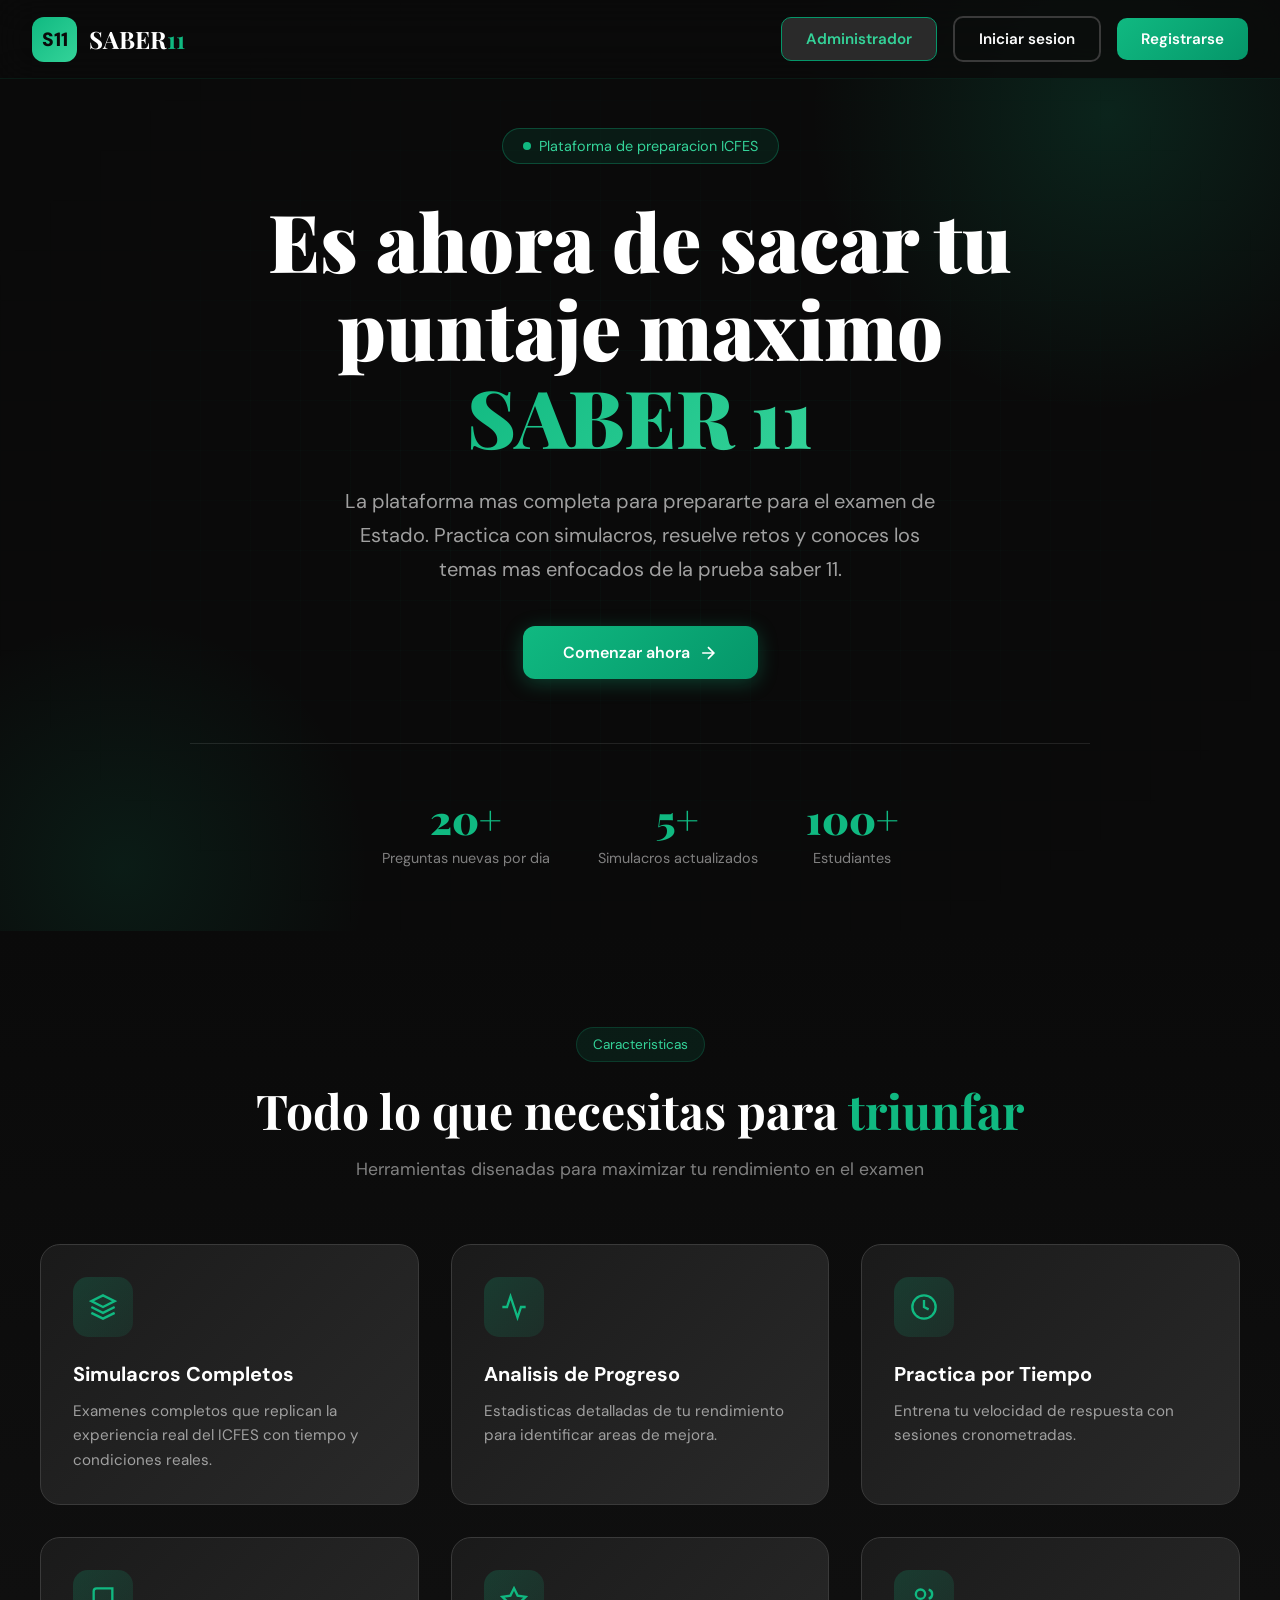
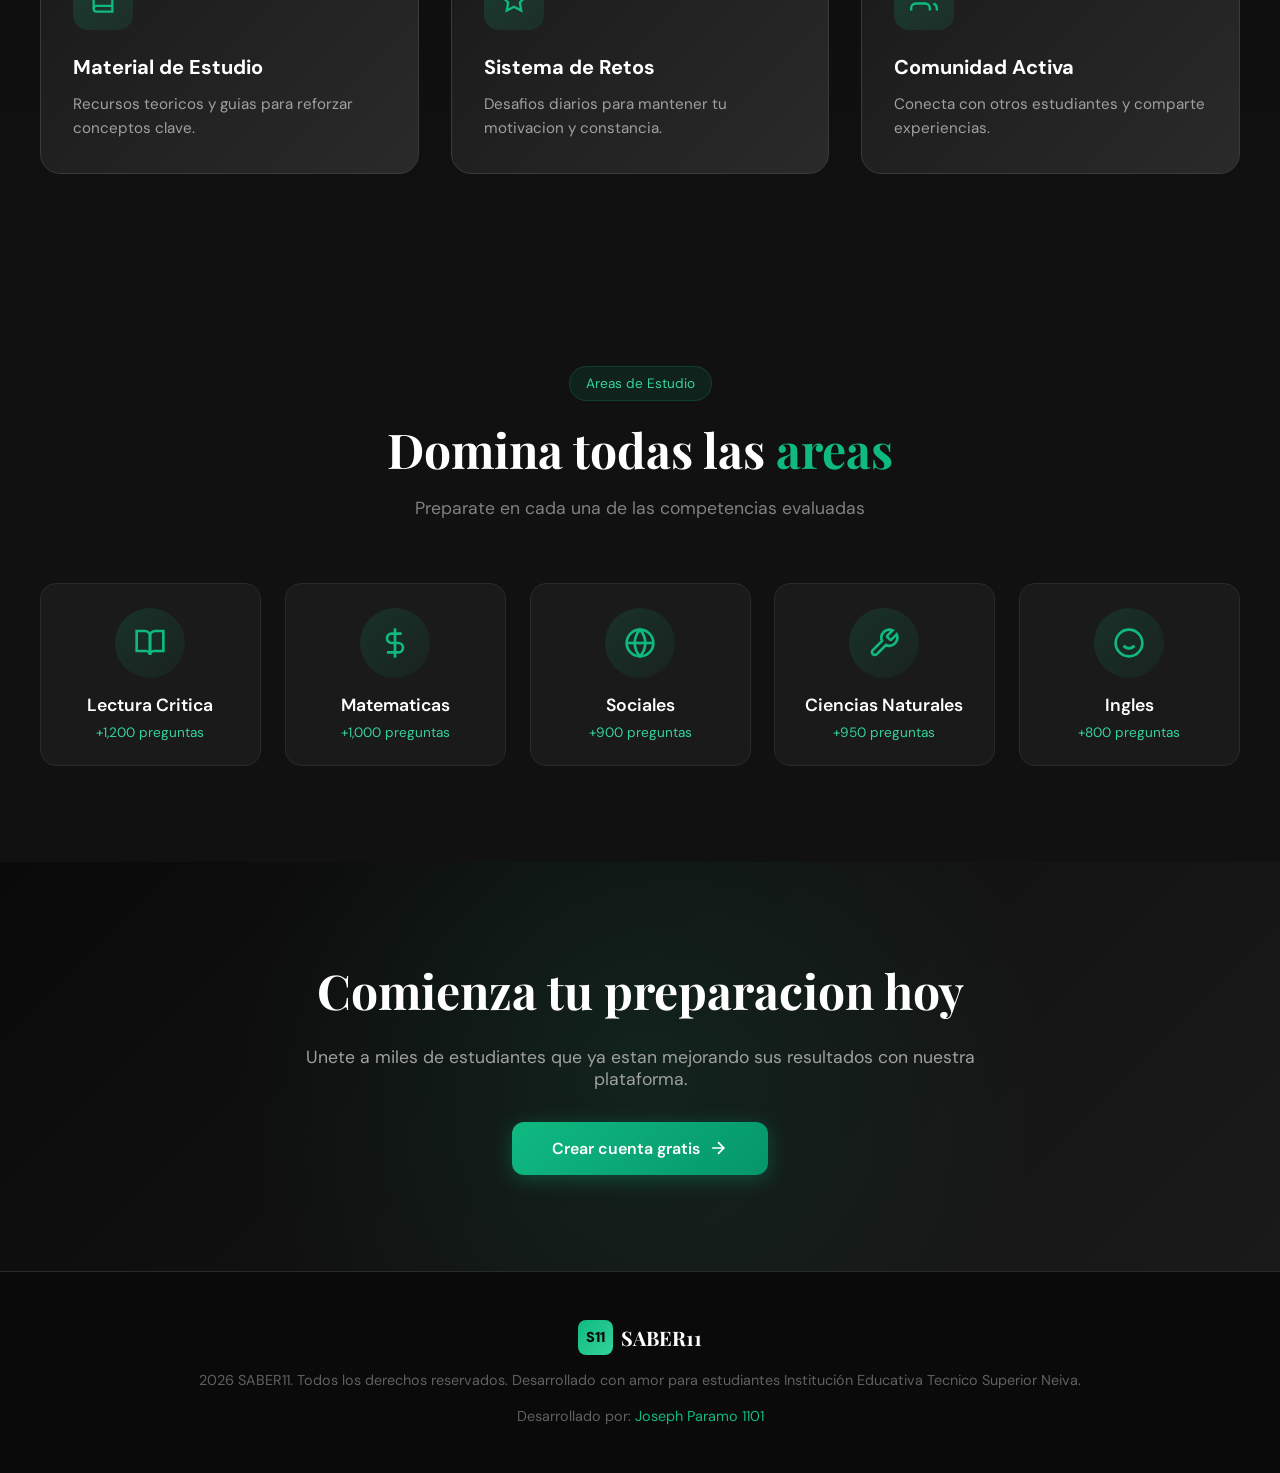
==== index.html @ 23d68cc5 "guardar todo" ====
<!DOCTYPE html>
<html lang="es">
<head>
    <meta charset="UTF-8">
    <meta name="viewport" content="width=device-width, initial-scale=1.0">
    <title>SABER 11 - Plataforma de Preparación</title>
    <link href="https://fonts.googleapis.com/css2?family=DM+Sans:wght@300;400;500;600;700&family=Playfair+Display:wght@700;900&display=swap" rel="stylesheet">
    <style>
        /* ========== RESET Y BASE ========== */
        * {
            margin: 0;
            padding: 0;
            box-sizing: border-box;
        }

        html {
            scroll-behavior: smooth;
        }

        body {
            font-family: 'DM Sans', sans-serif;
            background-color: #0a0a0a;
            color: #ffffff;
            overflow-x: hidden;
        }

        /* ========== VARIABLES DE COLORES ========== */
        :root {
            --verde-principal: #10B981;
            --verde-claro: #34D399;
            --verde-oscuro: #059669;
            --verde-palido: #D1FAE5;
            --negro: #0a0a0a;
            --negro-suave: #111111;
            --gris-oscuro: #1a1a1a;
            --gris: #2a2a2a;
            --gris-claro: #3a3a3a;
            --blanco: #ffffff;
            --blanco-suave: #f0f0f0;
        }

        /* ========== ANIMACIONES ========== */
        @keyframes fadeInUp {
            from {
                opacity: 0;
                transform: translateY(40px);
            }
            to {
                opacity: 1;
                transform: translateY(0);
            }
        }

        @keyframes fadeInDown {
            from {
                opacity: 0;
                transform: translateY(-40px);
            }
            to {
                opacity: 1;
                transform: translateY(0);
            }
        }

        @keyframes fadeInLeft {
            from {
                opacity: 0;
                transform: translateX(-40px);
            }
            to {
                opacity: 1;
                transform: translateX(0);
            }
        }

        @keyframes fadeInRight {
            from {
                opacity: 0;
                transform: translateX(40px);
            }
            to {
                opacity: 1;
                transform: translateX(0);
            }
        }

        @keyframes scaleIn {
            from {
                opacity: 0;
                transform: scale(0.8);
            }
            to {
                opacity: 1;
                transform: scale(1);
            }
        }

        @keyframes pulse {
            0%, 100% {
                transform: scale(1);
            }
            50% {
                transform: scale(1.05);
            }
        }

        @keyframes glow {
            0%, 100% {
                box-shadow: 0 0 20px rgba(16, 185, 129, 0.3);
            }
            50% {
                box-shadow: 0 0 40px rgba(16, 185, 129, 0.6), 0 0 60px rgba(16, 185, 129, 0.3);
            }
        }

        @keyframes textGlow {
            0%, 100% {
                text-shadow: 0 0 10px rgba(16, 185, 129, 0.5);
            }
            50% {
                text-shadow: 0 0 20px rgba(16, 185, 129, 0.8), 0 0 30px rgba(16, 185, 129, 0.5);
            }
        }

        @keyframes float {
            0%, 100% {
                transform: translateY(0px);
            }
            50% {
                transform: translateY(-20px);
            }
        }

        @keyframes rotate {
            from {
                transform: rotate(0deg);
            }
            to {
                transform: rotate(360deg);
            }
        }

        @keyframes gradientMove {
            0% {
                background-position: 0% 50%;
            }
            50% {
                background-position: 100% 50%;
            }
            100% {
                background-position: 0% 50%;
            }
        }

        @keyframes morphBg {
            0%, 100% {
                border-radius: 60% 40% 30% 70% / 60% 30% 70% 40%;
            }
            50% {
                border-radius: 30% 60% 70% 40% / 50% 60% 30% 60%;
            }
        }

        @keyframes shimmer {
            0% {
                background-position: -200% 0;
            }
            100% {
                background-position: 200% 0;
            }
        }

        @keyframes bounce {
            0%, 20%, 50%, 80%, 100% {
                transform: translateY(0);
            }
            40% {
                transform: translateY(-15px);
            }
            60% {
                transform: translateY(-7px);
            }
        }

        @keyframes slideInFromBottom {
            from {
                opacity: 0;
                transform: translateY(100px);
            }
            to {
                opacity: 1;
                transform: translateY(0);
            }
        }

        @keyframes borderGlow {
            0%, 100% {
                border-color: var(--verde-principal);
            }
            50% {
                border-color: var(--verde-claro);
            }
        }

        @keyframes particleFloat {
            0%, 100% {
                transform: translate(0, 0) rotate(0deg);
                opacity: 0;
            }
            10% {
                opacity: 1;
            }
            90% {
                opacity: 1;
            }
            100% {
                transform: translate(var(--x), var(--y)) rotate(360deg);
                opacity: 0;
            }
        }

        /* ========== NAVBAR ========== */
        .navbar {
            position: fixed;
            top: 0;
            left: 0;
            right: 0;
            z-index: 1000;
            padding: 1rem 2rem;
            background: rgba(10, 10, 10, 0.8);
            backdrop-filter: blur(20px);
            border-bottom: 1px solid rgba(16, 185, 129, 0.1);
            animation: fadeInDown 0.8s ease-out;
        }

        .navbar-container {
            max-width: 1400px;
            margin: 0 auto;
            display: flex;
            justify-content: space-between;
            align-items: center;
        }

        .logo {
            display: flex;
            align-items: center;
            gap: 0.75rem;
            text-decoration: none;
            transition: transform 0.3s ease;
        }

        .logo:hover {
            transform: scale(1.05);
        }

        .logo-icon {
            width: 45px;
            height: 45px;
            background: linear-gradient(135deg, var(--verde-principal), var(--verde-claro));
            border-radius: 12px;
            display: flex;
            align-items: center;
            justify-content: center;
            font-weight: 900;
            font-size: 1.2rem;
            color: var(--negro);
            animation: glow 3s ease-in-out infinite;
        }

        .logo-text {
            font-family: 'Playfair Display', serif;
            font-size: 1.5rem;
            font-weight: 700;
            color: var(--blanco);
        }

        .logo-text span {
            color: var(--verde-principal);
        }

        .nav-buttons {
            display: flex;
            gap: 1rem;
            align-items: center;
        }

        .nav-btn {
            padding: 0.7rem 1.5rem;
            border-radius: 10px;
            font-weight: 600;
            font-size: 0.95rem;
            text-decoration: none;
            transition: all 0.3s ease;
            cursor: pointer;
            border: none;
        }

        .nav-btn-outline {
            background: transparent;
            border: 2px solid var(--gris-claro);
            color: var(--blanco);
        }

        .nav-btn-outline:hover {
            border-color: var(--verde-principal);
            color: var(--verde-principal);
            transform: translateY(-3px);
            box-shadow: 0 10px 30px rgba(16, 185, 129, 0.2);
        }

        .nav-btn-primary {
            background: linear-gradient(135deg, var(--verde-principal), var(--verde-oscuro));
            color: var(--blanco);
            border: none;
        }

        .nav-btn-primary:hover {
            transform: translateY(-3px);
            box-shadow: 0 10px 30px rgba(16, 185, 129, 0.4);
        }

        .nav-btn-admin {
            background: var(--gris);
            color: var(--verde-claro);
            border: 1px solid var(--verde-oscuro);
        }

        .nav-btn-admin:hover {
            background: var(--verde-oscuro);
            color: var(--blanco);
            transform: translateY(-3px);
        }

        /* ========== HERO SECTION ========== */
        .hero {
            min-height: 100vh;
            display: flex;
            align-items: center;
            justify-content: center;
            position: relative;
            padding: 8rem 2rem 4rem;
            overflow: hidden;
        }

        .hero-bg {
            position: absolute;
            inset: 0;
            z-index: 0;
        }

        .hero-gradient-1 {
            position: absolute;
            top: -20%;
            right: -10%;
            width: 600px;
            height: 600px;
            background: radial-gradient(circle, rgba(16, 185, 129, 0.15) 0%, transparent 70%);
            animation: morphBg 15s ease-in-out infinite, float 8s ease-in-out infinite;
        }

        .hero-gradient-2 {
            position: absolute;
            bottom: -20%;
            left: -10%;
            width: 500px;
            height: 500px;
            background: radial-gradient(circle, rgba(16, 185, 129, 0.1) 0%, transparent 70%);
            animation: morphBg 12s ease-in-out infinite reverse, float 10s ease-in-out infinite reverse;
        }

        .hero-grid {
            position: absolute;
            inset: 0;
            background-image: 
                linear-gradient(rgba(16, 185, 129, 0.03) 1px, transparent 1px),
                linear-gradient(90deg, rgba(16, 185, 129, 0.03) 1px, transparent 1px);
            background-size: 50px 50px;
            mask-image: radial-gradient(ellipse at center, black 20%, transparent 80%);
        }

        .particles {
            position: absolute;
            inset: 0;
            overflow: hidden;
        }

        .particle {
            position: absolute;
            width: 6px;
            height: 6px;
            background: var(--verde-principal);
            border-radius: 50%;
            opacity: 0;
        }

        .particle:nth-child(1) { left: 10%; top: 20%; --x: 100px; --y: -200px; animation: particleFloat 8s infinite 0s; }
        .particle:nth-child(2) { left: 20%; top: 80%; --x: -50px; --y: -300px; animation: particleFloat 10s infinite 1s; }
        .particle:nth-child(3) { left: 70%; top: 30%; --x: -100px; --y: -150px; animation: particleFloat 9s infinite 2s; }
        .particle:nth-child(4) { left: 80%; top: 70%; --x: 80px; --y: -250px; animation: particleFloat 11s infinite 0.5s; }
        .particle:nth-child(5) { left: 50%; top: 90%; --x: 0px; --y: -400px; animation: particleFloat 12s infinite 1.5s; }
        .particle:nth-child(6) { left: 30%; top: 50%; --x: 120px; --y: -180px; animation: particleFloat 7s infinite 3s; }

        .hero-content {
            position: relative;
            z-index: 10;
            text-align: center;
            max-width: 900px;
        }

        .hero-badge {
            display: inline-flex;
            align-items: center;
            gap: 0.5rem;
            padding: 0.5rem 1.25rem;
            background: rgba(16, 185, 129, 0.1);
            border: 1px solid rgba(16, 185, 129, 0.3);
            border-radius: 50px;
            font-size: 0.9rem;
            color: var(--verde-claro);
            margin-bottom: 2rem;
            animation: fadeInDown 0.8s ease-out 0.2s both, borderGlow 3s ease-in-out infinite;
        }

        .badge-dot {
            width: 8px;
            height: 8px;
            background: var(--verde-principal);
            border-radius: 50%;
            animation: pulse 2s ease-in-out infinite;
        }

        .hero-title {
            font-family: 'Playfair Display', serif;
            font-size: clamp(2.5rem, 8vw, 5rem);
            font-weight: 900;
            line-height: 1.1;
            margin-bottom: 1.5rem;
            animation: fadeInUp 1s ease-out 0.4s both;
        }

        .hero-title-line {
            display: block;
        }

        .hero-title .highlight {
            background: linear-gradient(135deg, var(--verde-principal), var(--verde-claro));
            -webkit-background-clip: text;
            -webkit-text-fill-color: transparent;
            background-clip: text;
            animation: textGlow 3s ease-in-out infinite;
        }

        .hero-subtitle {
            font-size: 1.25rem;
            color: #a0a0a0;
            max-width: 600px;
            margin: 0 auto 2.5rem;
            line-height: 1.7;
            animation: fadeInUp 1s ease-out 0.6s both;
        }

        .hero-buttons {
            display: flex;
            gap: 1rem;
            justify-content: center;
            flex-wrap: wrap;
            animation: fadeInUp 1s ease-out 0.8s both;
        }

        .btn {
            padding: 1rem 2.5rem;
            border-radius: 12px;
            font-weight: 600;
            font-size: 1rem;
            text-decoration: none;
            display: inline-flex;
            align-items: center;
            gap: 0.5rem;
            transition: all 0.4s cubic-bezier(0.175, 0.885, 0.32, 1.275);
            cursor: pointer;
            border: none;
        }

        .btn-primary {
            background: linear-gradient(135deg, var(--verde-principal), var(--verde-oscuro));
            color: var(--blanco);
            box-shadow: 0 4px 20px rgba(16, 185, 129, 0.3);
        }

        .btn-primary:hover {
            transform: translateY(-5px) scale(1.02);
            box-shadow: 0 15px 40px rgba(16, 185, 129, 0.4);
        }

        .btn-secondary {
            background: var(--gris);
            color: var(--blanco);
            border: 1px solid var(--gris-claro);
        }

        .btn-secondary:hover {
            background: var(--gris-claro);
            border-color: var(--verde-principal);
            transform: translateY(-5px);
        }

        .hero-stats {
            display: flex;
            justify-content: center;
            gap: 3rem;
            margin-top: 4rem;
            padding-top: 3rem;
            border-top: 1px solid rgba(255, 255, 255, 0.1);
            animation: fadeInUp 1s ease-out 1s both;
        }

        .stat-item {
            text-align: center;
            transition: transform 0.3s ease;
        }

        .stat-item:hover {
            transform: translateY(-5px);
        }

        .stat-number {
            font-family: 'Playfair Display', serif;
            font-size: 2.5rem;
            font-weight: 900;
            color: var(--verde-principal);
            animation: textGlow 4s ease-in-out infinite;
        }

        .stat-label {
            font-size: 0.9rem;
            color: #808080;
            margin-top: 0.25rem;
        }

        /* ========== FEATURES SECTION ========== */
        .features {
            padding: 6rem 2rem;
            background: linear-gradient(180deg, var(--negro) 0%, var(--negro-suave) 100%);
        }

        .container {
            max-width: 1200px;
            margin: 0 auto;
        }

        .section-header {
            text-align: center;
            margin-bottom: 4rem;
        }

        .section-badge {
            display: inline-block;
            padding: 0.5rem 1rem;
            background: rgba(16, 185, 129, 0.1);
            border: 1px solid rgba(16, 185, 129, 0.2);
            border-radius: 50px;
            font-size: 0.85rem;
            color: var(--verde-claro);
            margin-bottom: 1rem;
            animation: fadeInUp 0.8s ease-out;
        }

        .section-title {
            font-family: 'Playfair Display', serif;
            font-size: clamp(2rem, 5vw, 3rem);
            font-weight: 700;
            margin-bottom: 1rem;
            animation: fadeInUp 0.8s ease-out 0.2s both;
        }

        .section-title .highlight {
            color: var(--verde-principal);
        }

        .section-subtitle {
            font-size: 1.1rem;
            color: #808080;
            max-width: 600px;
            margin: 0 auto;
            animation: fadeInUp 0.8s ease-out 0.4s both;
        }

        .features-grid {
            display: grid;
            grid-template-columns: repeat(auto-fit, minmax(300px, 1fr));
            gap: 2rem;
        }

        .feature-card {
            background: linear-gradient(135deg, var(--gris-oscuro), var(--gris));
            border: 1px solid var(--gris-claro);
            border-radius: 20px;
            padding: 2rem;
            transition: all 0.4s cubic-bezier(0.175, 0.885, 0.32, 1.275);
            animation: fadeInUp 0.8s ease-out both;
            position: relative;
            overflow: hidden;
        }

        .feature-card::before {
            content: '';
            position: absolute;
            top: 0;
            left: 0;
            right: 0;
            height: 3px;
            background: linear-gradient(90deg, var(--verde-principal), var(--verde-claro));
            transform: scaleX(0);
            transition: transform 0.4s ease;
        }

        .feature-card:hover::before {
            transform: scaleX(1);
        }

        .feature-card:nth-child(1) { animation-delay: 0.1s; }
        .feature-card:nth-child(2) { animation-delay: 0.2s; }
        .feature-card:nth-child(3) { animation-delay: 0.3s; }
        .feature-card:nth-child(4) { animation-delay: 0.4s; }
        .feature-card:nth-child(5) { animation-delay: 0.5s; }
        .feature-card:nth-child(6) { animation-delay: 0.6s; }

        .feature-card:hover {
            transform: translateY(-10px) scale(1.02);
            border-color: var(--verde-principal);
            box-shadow: 0 20px 50px rgba(16, 185, 129, 0.15);
        }

        .feature-icon {
            width: 60px;
            height: 60px;
            background: linear-gradient(135deg, rgba(16, 185, 129, 0.2), rgba(16, 185, 129, 0.1));
            border-radius: 15px;
            display: flex;
            align-items: center;
            justify-content: center;
            margin-bottom: 1.5rem;
            font-size: 1.5rem;
            transition: all 0.3s ease;
        }

        .feature-card:hover .feature-icon {
            background: linear-gradient(135deg, var(--verde-principal), var(--verde-oscuro));
            transform: scale(1.1) rotate(5deg);
        }

        .feature-title {
            font-size: 1.25rem;
            font-weight: 700;
            margin-bottom: 0.75rem;
            color: var(--blanco);
        }

        .feature-description {
            font-size: 0.95rem;
            color: #a0a0a0;
            line-height: 1.6;
        }

        /* ========== AREAS SECTION ========== */
        .areas {
            padding: 6rem 2rem;
            background: var(--negro-suave);
        }

        .areas-grid {
            display: grid;
            grid-template-columns: repeat(auto-fit, minmax(220px, 1fr));
            gap: 1.5rem;
        }

        .area-card {
            background: var(--gris-oscuro);
            border: 1px solid var(--gris);
            border-radius: 16px;
            padding: 1.5rem;
            text-align: center;
            transition: all 0.4s ease;
            cursor: pointer;
            animation: scaleIn 0.6s ease-out both;
        }

        .area-card:nth-child(1) { animation-delay: 0.1s; }
        .area-card:nth-child(2) { animation-delay: 0.15s; }
        .area-card:nth-child(3) { animation-delay: 0.2s; }
        .area-card:nth-child(4) { animation-delay: 0.25s; }
        .area-card:nth-child(5) { animation-delay: 0.3s; }

        .area-card:hover {
            transform: translateY(-8px) scale(1.03);
            border-color: var(--verde-principal);
            box-shadow: 0 15px 40px rgba(16, 185, 129, 0.2);
        }

        .area-icon {
            width: 70px;
            height: 70px;
            margin: 0 auto 1rem;
            background: linear-gradient(135deg, rgba(16, 185, 129, 0.15), rgba(16, 185, 129, 0.05));
            border-radius: 50%;
            display: flex;
            align-items: center;
            justify-content: center;
            font-size: 2rem;
            transition: all 0.4s ease;
        }

        .area-card:hover .area-icon {
            background: linear-gradient(135deg, var(--verde-principal), var(--verde-claro));
            animation: bounce 0.6s ease;
        }

        .area-name {
            font-weight: 600;
            font-size: 1.1rem;
            margin-bottom: 0.5rem;
            color: var(--blanco);
        }

        .area-questions {
            font-size: 0.85rem;
            color: var(--verde-claro);
        }

        /* ========== CTA SECTION ========== */
        .cta {
            padding: 6rem 2rem;
            background: linear-gradient(135deg, var(--negro) 0%, var(--gris-oscuro) 100%);
            position: relative;
            overflow: hidden;
        }

        .cta-bg {
            position: absolute;
            inset: 0;
            background: radial-gradient(circle at center, rgba(16, 185, 129, 0.1) 0%, transparent 60%);
            animation: pulse 4s ease-in-out infinite;
        }

        .cta-content {
            position: relative;
            z-index: 10;
            text-align: center;
            max-width: 700px;
            margin: 0 auto;
        }

        .cta-title {
            font-family: 'Playfair Display', serif;
            font-size: clamp(2rem, 5vw, 3rem);
            font-weight: 700;
            margin-bottom: 1.5rem;
            animation: fadeInUp 0.8s ease-out;
        }

        .cta-description {
            font-size: 1.1rem;
            color: #a0a0a0;
            margin-bottom: 2rem;
            animation: fadeInUp 0.8s ease-out 0.2s both;
        }

        .cta-buttons {
            display: flex;
            gap: 1rem;
            justify-content: center;
            flex-wrap: wrap;
            animation: fadeInUp 0.8s ease-out 0.4s both;
        }

        /* ========== FOOTER ========== */
        .footer {
            padding: 3rem 2rem;
            background: var(--negro);
            border-top: 1px solid var(--gris);
            text-align: center;
        }

        .footer-content {
            max-width: 1200px;
            margin: 0 auto;
        }

        .footer-logo {
            display: inline-flex;
            align-items: center;
            gap: 0.5rem;
            margin-bottom: 1rem;
        }

        .footer-logo-icon {
            width: 35px;
            height: 35px;
            background: linear-gradient(135deg, var(--verde-principal), var(--verde-claro));
            border-radius: 8px;
            display: flex;
            align-items: center;
            justify-content: center;
            font-weight: 900;
            font-size: 0.9rem;
            color: var(--negro);
        }

        .footer-logo-text {
            font-family: 'Playfair Display', serif;
            font-size: 1.25rem;
            font-weight: 700;
            color: var(--blanco);
        }

        .footer-text {
            color: #606060;
            font-size: 0.9rem;
        }

        .footer-text a {
            color: var(--verde-principal);
            text-decoration: none;
            transition: color 0.3s ease;
        }

        .footer-text a:hover {
            color: var(--verde-claro);
        }

        /* ========== RESPONSIVE ========== */
        @media (max-width: 768px) {
            .navbar {
                padding: 1rem;
            }

            .nav-buttons {
                gap: 0.5rem;
            }

            .nav-btn {
                padding: 0.5rem 1rem;
                font-size: 0.85rem;
            }

            .hero {
                padding: 7rem 1.5rem 3rem;
            }

            .hero-stats {
                flex-wrap: wrap;
                gap: 2rem;
            }

            .stat-item {
                flex: 1 1 100px;
            }

            .features, .areas, .cta {
                padding: 4rem 1.5rem;
            }

            .btn {
                padding: 0.875rem 1.75rem;
                font-size: 0.95rem;
            }
        }

        /* ========== SCROLL ANIMATIONS ========== */
        .animate-on-scroll {
            opacity: 0;
            transform: translateY(30px);
            transition: all 0.8s ease-out;
        }

        .animate-on-scroll.visible {
            opacity: 1;
            transform: translateY(0);
        }
    </style>
</head>
<body>
    <!-- NAVBAR -->
    <nav class="navbar">
        <div class="navbar-container">
            <a href="#" class="logo">
                <div class="logo-icon">S11</div>
                <span class="logo-text">SABER<span>11</span></span>
            </a>
            <div class="nav-buttons">
                <a href="adminstrador.html" class="nav-btn nav-btn-admin">Administrador</a>
                <a href="iniciarsesion.html" class="nav-btn nav-btn-outline">Iniciar sesion</a>
                <a href="registros/registro.html" class="nav-btn nav-btn-primary">Registrarse</a>
            </div>
        </div>
    </nav>

    <!-- HERO -->
    <section class="hero">
        <div class="hero-bg">
            <div class="hero-gradient-1"></div>
            <div class="hero-gradient-2"></div>
            <div class="hero-grid"></div>
            <div class="particles">
                <div class="particle"></div>
                <div class="particle"></div>
                <div class="particle"></div>
                <div class="particle"></div>
                <div class="particle"></div>
                <div class="particle"></div>
            </div>
        </div>
        <div class="hero-content">
            <div class="hero-badge">
                <span class="badge-dot"></span>
                Plataforma de preparacion ICFES
            </div>
            <h1 class="hero-title">
                <span class="hero-title-line">Es ahora de sacar tu puntaje maximo</span>
                <span class="hero-title-line"><span class="highlight">SABER 11</span></span>
            </h1>
            <p class="hero-subtitle">
                La plataforma mas completa para prepararte para el examen de Estado. 
                Practica con simulacros, resuelve retos y conoces los temas mas enfocados de la prueba saber 11.
            </p>
            <div class="hero-buttons">
                <a href="registros/registro.html" class="btn btn-primary">
                    Comenzar ahora
                    <svg width="20" height="20" viewBox="0 0 24 24" fill="none" stroke="currentColor" stroke-width="2">
                        <path d="M5 12h14M12 5l7 7-7 7"/>
                    </svg>
                </a>
            </div>
            <div class="hero-stats">
                <div class="stat-item">
                    <div class="stat-number">20+</div>
                    <div class="stat-label">Preguntas nuevas por dia</div>
                </div>
                <div class="stat-item">
                    <div class="stat-number">5+</div>
                    <div class="stat-label">Simulacros actualizados</div>
                </div>
                <div class="stat-item">
                    <div class="stat-number">100+</div>
                    <div class="stat-label">Estudiantes</div>
                </div>
            </div>
        </div>
    </section>

    <!-- FEATURES -->
    <section class="features">
        <div class="container">
            <div class="section-header">
                <div class="section-badge">Caracteristicas</div>
                <h2 class="section-title">Todo lo que necesitas para <span class="highlight">triunfar</span></h2>
                <p class="section-subtitle">Herramientas disenadas para maximizar tu rendimiento en el examen</p>
            </div>
            <div class="features-grid">
                <div class="feature-card">
                    <div class="feature-icon">
                        <svg width="28" height="28" viewBox="0 0 24 24" fill="none" stroke="#10B981" stroke-width="2">
                            <path d="M12 2L2 7l10 5 10-5-10-5zM2 17l10 5 10-5M2 12l10 5 10-5"/>
                        </svg>
                    </div>
                    <h3 class="feature-title">Simulacros Completos</h3>
                    <p class="feature-description">Examenes completos que replican la experiencia real del ICFES con tiempo y condiciones reales.</p>
                </div>
                <div class="feature-card">
                    <div class="feature-icon">
                        <svg width="28" height="28" viewBox="0 0 24 24" fill="none" stroke="#10B981" stroke-width="2">
                            <path d="M22 12h-4l-3 9L9 3l-3 9H2"/>
                        </svg>
                    </div>
                    <h3 class="feature-title">Analisis de Progreso</h3>
                    <p class="feature-description">Estadisticas detalladas de tu rendimiento para identificar areas de mejora.</p>
                </div>
                <div class="feature-card">
                    <div class="feature-icon">
                        <svg width="28" height="28" viewBox="0 0 24 24" fill="none" stroke="#10B981" stroke-width="2">
                            <circle cx="12" cy="12" r="10"/>
                            <path d="M12 6v6l4 2"/>
                        </svg>
                    </div>
                    <h3 class="feature-title">Practica por Tiempo</h3>
                    <p class="feature-description">Entrena tu velocidad de respuesta con sesiones cronometradas.</p>
                </div>
                <div class="feature-card">
                    <div class="feature-icon">
                        <svg width="28" height="28" viewBox="0 0 24 24" fill="none" stroke="#10B981" stroke-width="2">
                            <path d="M4 19.5A2.5 2.5 0 0 1 6.5 17H20"/>
                            <path d="M6.5 2H20v20H6.5A2.5 2.5 0 0 1 4 19.5v-15A2.5 2.5 0 0 1 6.5 2z"/>
                        </svg>
                    </div>
                    <h3 class="feature-title">Material de Estudio</h3>
                    <p class="feature-description">Recursos teoricos y guias para reforzar conceptos clave.</p>
                </div>
                <div class="feature-card">
                    <div class="feature-icon">
                        <svg width="28" height="28" viewBox="0 0 24 24" fill="none" stroke="#10B981" stroke-width="2">
                            <polygon points="12 2 15.09 8.26 22 9.27 17 14.14 18.18 21.02 12 17.77 5.82 21.02 7 14.14 2 9.27 8.91 8.26 12 2"/>
                        </svg>
                    </div>
                    <h3 class="feature-title">Sistema de Retos</h3>
                    <p class="feature-description">Desafios diarios para mantener tu motivacion y constancia.</p>
                </div>
                <div class="feature-card">
                    <div class="feature-icon">
                        <svg width="28" height="28" viewBox="0 0 24 24" fill="none" stroke="#10B981" stroke-width="2">
                            <path d="M17 21v-2a4 4 0 0 0-4-4H5a4 4 0 0 0-4 4v2"/>
                            <circle cx="9" cy="7" r="4"/>
                            <path d="M23 21v-2a4 4 0 0 0-3-3.87M16 3.13a4 4 0 0 1 0 7.75"/>
                        </svg>
                    </div>
                    <h3 class="feature-title">Comunidad Activa</h3>
                    <p class="feature-description">Conecta con otros estudiantes y comparte experiencias.</p>
                </div>
            </div>
        </div>
    </section>

    <!-- AREAS -->
    <section class="areas">
        <div class="container">
            <div class="section-header">
                <div class="section-badge">Areas de Estudio</div>
                <h2 class="section-title">Domina todas las <span class="highlight">areas</span></h2>
                <p class="section-subtitle">Preparate en cada una de las competencias evaluadas</p>
            </div>
            <div class="areas-grid">
                <div class="area-card">
                    <div class="area-icon">
                        <svg width="32" height="32" viewBox="0 0 24 24" fill="none" stroke="#10B981" stroke-width="2">
                            <path d="M2 3h6a4 4 0 0 1 4 4v14a3 3 0 0 0-3-3H2z"/>
                            <path d="M22 3h-6a4 4 0 0 0-4 4v14a3 3 0 0 1 3-3h7z"/>
                        </svg>
                    </div>
                    <h3 class="area-name">Lectura Critica</h3>
                    <p class="area-questions">+1,200 preguntas</p>
                </div>
                <div class="area-card">
                    <div class="area-icon">
                        <svg width="32" height="32" viewBox="0 0 24 24" fill="none" stroke="#10B981" stroke-width="2">
                            <line x1="12" y1="1" x2="12" y2="23"/>
                            <path d="M17 5H9.5a3.5 3.5 0 0 0 0 7h5a3.5 3.5 0 0 1 0 7H6"/>
                        </svg>
                    </div>
                    <h3 class="area-name">Matematicas</h3>
                    <p class="area-questions">+1,000 preguntas</p>
                </div>
                <div class="area-card">
                    <div class="area-icon">
                        <svg width="32" height="32" viewBox="0 0 24 24" fill="none" stroke="#10B981" stroke-width="2">
                            <circle cx="12" cy="12" r="10"/>
                            <line x1="2" y1="12" x2="22" y2="12"/>
                            <path d="M12 2a15.3 15.3 0 0 1 4 10 15.3 15.3 0 0 1-4 10 15.3 15.3 0 0 1-4-10 15.3 15.3 0 0 1 4-10z"/>
                        </svg>
                    </div>
                    <h3 class="area-name">Sociales</h3>
                    <p class="area-questions">+900 preguntas</p>
                </div>
                <div class="area-card">
                    <div class="area-icon">
                        <svg width="32" height="32" viewBox="0 0 24 24" fill="none" stroke="#10B981" stroke-width="2">
                            <path d="M14.7 6.3a1 1 0 0 0 0 1.4l1.6 1.6a1 1 0 0 0 1.4 0l3.77-3.77a6 6 0 0 1-7.94 7.94l-6.91 6.91a2.12 2.12 0 0 1-3-3l6.91-6.91a6 6 0 0 1 7.94-7.94l-3.76 3.76z"/>
                        </svg>
                    </div>
                    <h3 class="area-name">Ciencias Naturales</h3>
                    <p class="area-questions">+950 preguntas</p>
                </div>
                <div class="area-card">
                    <div class="area-icon">
                        <svg width="32" height="32" viewBox="0 0 24 24" fill="none" stroke="#10B981" stroke-width="2">
                            <circle cx="12" cy="12" r="10"/>
                            <path d="M8 14s1.5 2 4 2 4-2 4-2"/>
                            <line x1="9" y1="9" x2="9.01" y2="9"/>
                            <line x1="15" y1="9" x2="15.01" y2="9"/>
                        </svg>
                    </div>
                    <h3 class="area-name">Ingles</h3>
                    <p class="area-questions">+800 preguntas</p>
                </div>
            </div>
        </div>
    </section>

    <!-- CTA -->
    <section class="cta">
        <div class="cta-bg"></div>
        <div class="cta-content">
            <h2 class="cta-title">Comienza tu preparacion <span class="highlight">hoy</span></h2>
            <p class="cta-description">Unete a miles de estudiantes que ya estan mejorando sus resultados con nuestra plataforma.</p>
            <div class="cta-buttons">
                <a href="registros/registro.html" class="btn btn-primary">
                    Crear cuenta gratis
                    <svg width="20" height="20" viewBox="0 0 24 24" fill="none" stroke="currentColor" stroke-width="2">
                        <path d="M5 12h14M12 5l7 7-7 7"/>
                    </svg>
                </a>
            </div>
        </div>
    </section>

    <!-- FOOTER -->
    <footer class="footer">
        <div class="footer-content">
            <div class="footer-logo">
                <div class="footer-logo-icon">S11</div>
                <span class="footer-logo-text">SABER11</span>
            </div>
            <p class="footer-text">
                2026 SABER11. Todos los derechos reservados. 
                Desarrollado con amor para estudiantes Institución Educativa Tecnico Superior Neiva. <br>
                <br>
                Desarrollado por: <a href="https://wa.me/573102916140" target="_blank">Joseph Paramo 1101</a>
            </p>
        </div>
    </footer>

    <script>
        // Scroll animations
        const observerOptions = {
            threshold: 0.1,
            rootMargin: '0px 0px -50px 0px'
        };

        const observer = new IntersectionObserver((entries) => {
            entries.forEach(entry => {
                if (entry.isIntersecting) {
                    entry.target.classList.add('visible');
                }
            });
        }, observerOptions);

        document.querySelectorAll('.animate-on-scroll').forEach(el => {
            observer.observe(el);
        });
    </script>
</body>
</html>
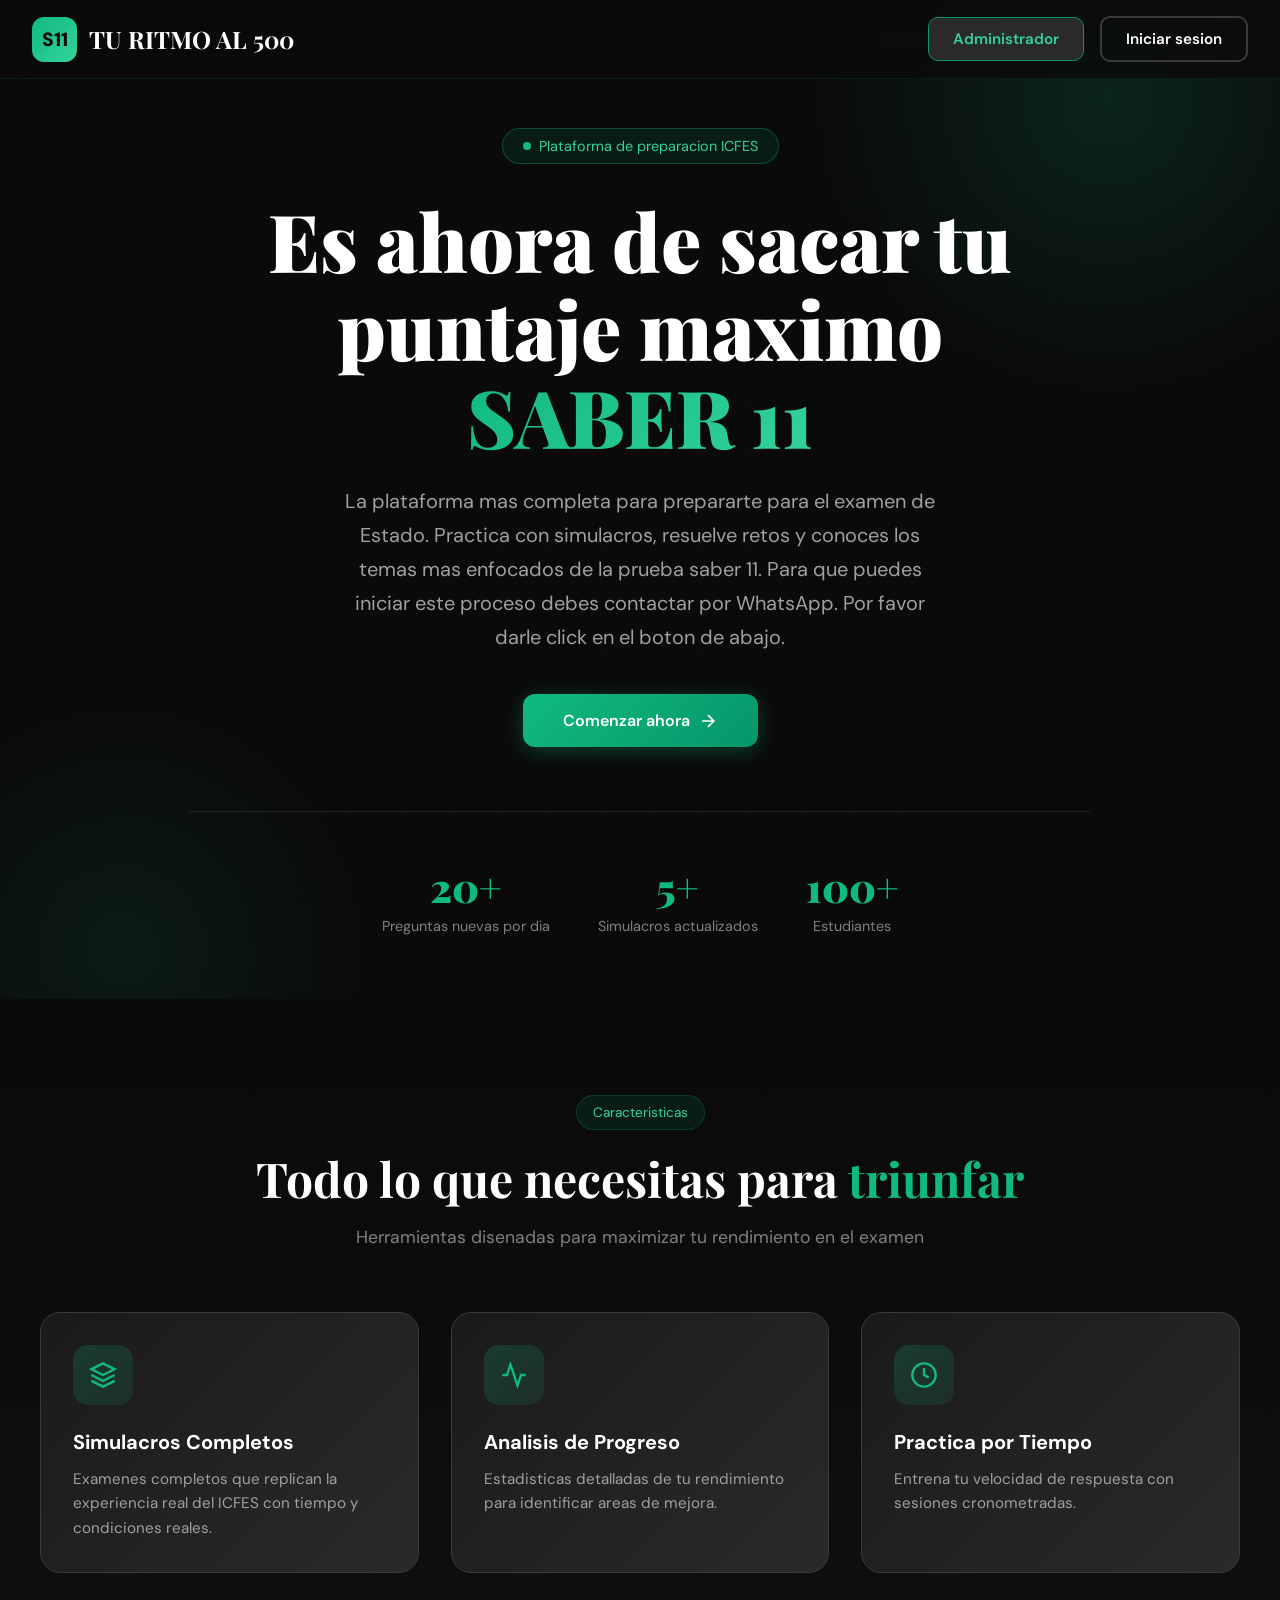
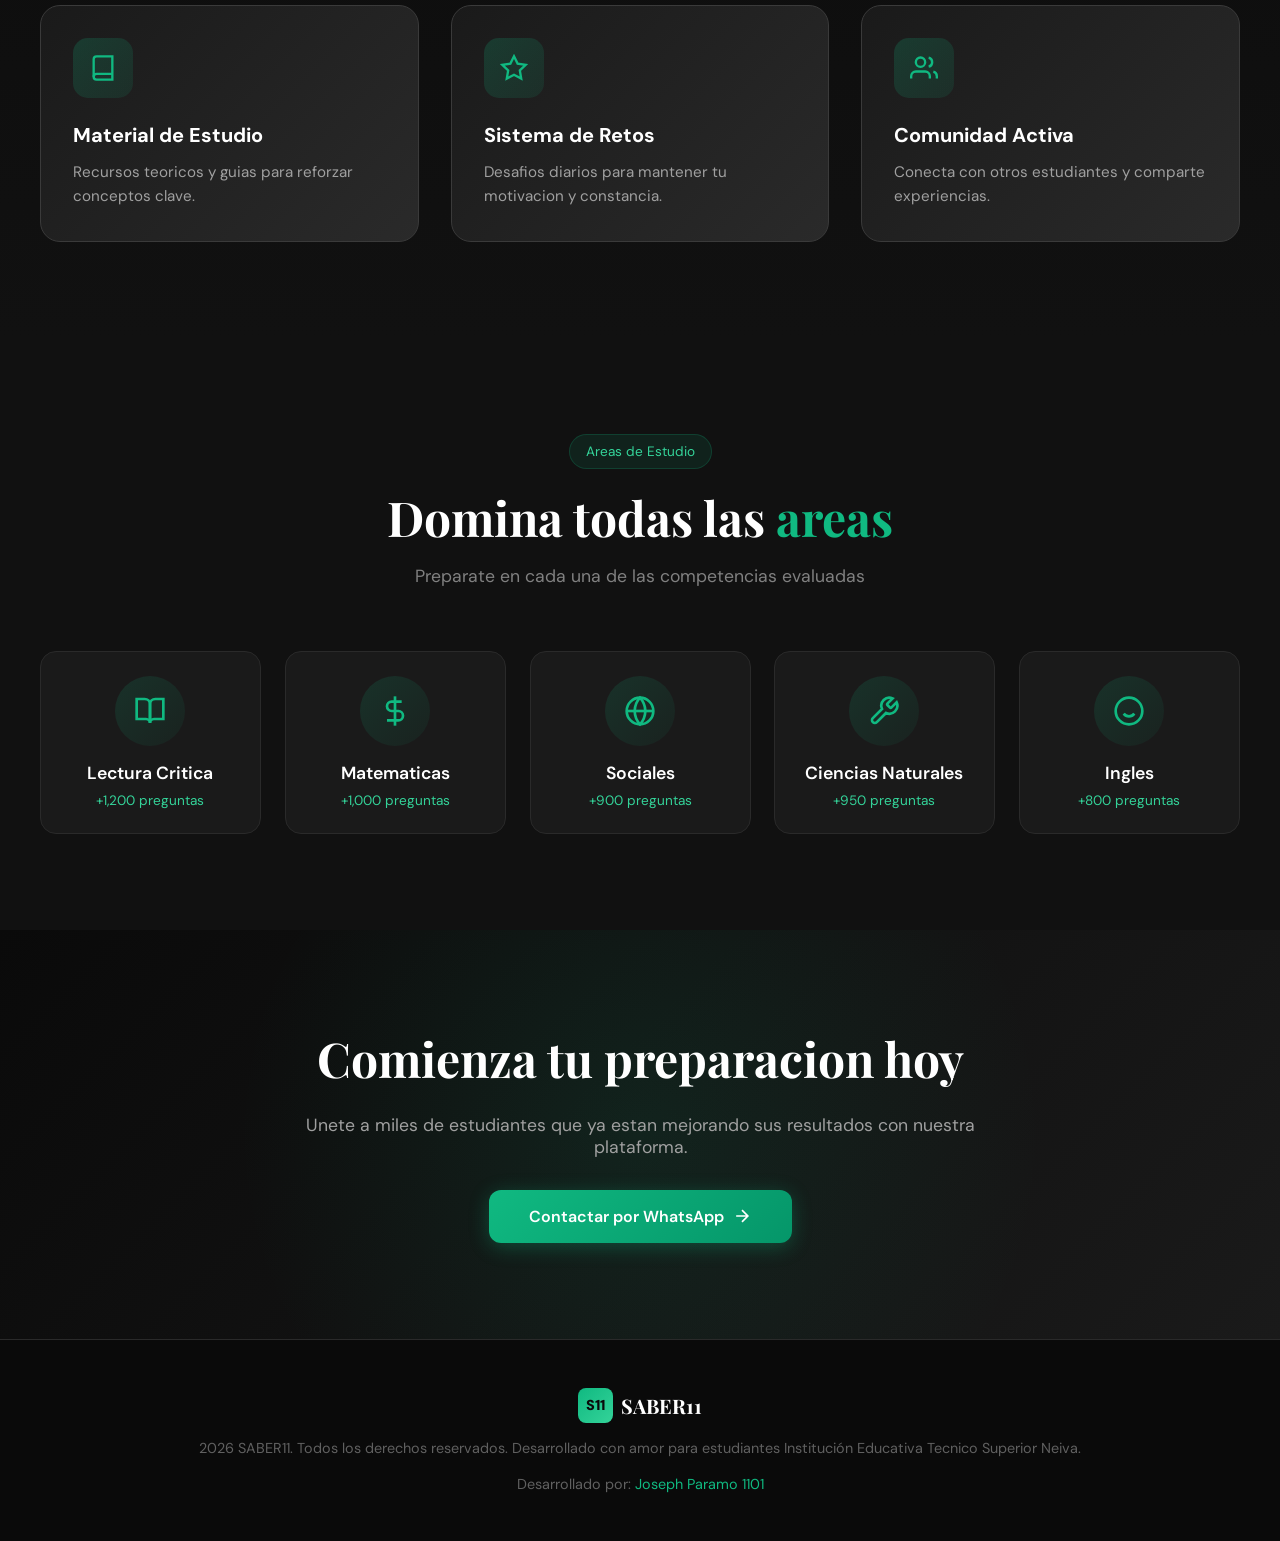
==== commit 70462684: "guardar" ====
--- a/index.html
+++ b/index.html
@@ -885,12 +885,11 @@
         <div class="navbar-container">
             <a href="#" class="logo">
                 <div class="logo-icon">S11</div>
-                <span class="logo-text">SABER<span>11</span></span>
+                <span class="logo-text">TU RITMO AL 500
             </a>
             <div class="nav-buttons">
                 <a href="adminstrador.html" class="nav-btn nav-btn-admin">Administrador</a>
                 <a href="iniciarsesion.html" class="nav-btn nav-btn-outline">Iniciar sesion</a>
-                <a href="registros/registro.html" class="nav-btn nav-btn-primary">Registrarse</a>
             </div>
         </div>
     </nav>
@@ -921,10 +920,11 @@
             </h1>
             <p class="hero-subtitle">
                 La plataforma mas completa para prepararte para el examen de Estado. 
-                Practica con simulacros, resuelve retos y conoces los temas mas enfocados de la prueba saber 11.
+                Practica con simulacros, resuelve retos y conoces los temas mas enfocados de la prueba saber 11. Para que puedes
+                iniciar este proceso debes contactar por WhatsApp. Por favor darle click en el boton de abajo.
             </p>
             <div class="hero-buttons">
-                <a href="registros/registro.html" class="btn btn-primary">
+                <a href="https://wa.me/573102916140" target="_blank" class="btn btn-primary">
                     Comenzar ahora
                     <svg width="20" height="20" viewBox="0 0 24 24" fill="none" stroke="currentColor" stroke-width="2">
                         <path d="M5 12h14M12 5l7 7-7 7"/>
@@ -1091,8 +1091,8 @@
             <h2 class="cta-title">Comienza tu preparacion <span class="highlight">hoy</span></h2>
             <p class="cta-description">Unete a miles de estudiantes que ya estan mejorando sus resultados con nuestra plataforma.</p>
             <div class="cta-buttons">
-                <a href="registros/registro.html" class="btn btn-primary">
-                    Crear cuenta gratis
+                <a href="https://wa.me/573102916140" class="btn btn-primary">
+                    Contactar por WhatsApp
                     <svg width="20" height="20" viewBox="0 0 24 24" fill="none" stroke="currentColor" stroke-width="2">
                         <path d="M5 12h14M12 5l7 7-7 7"/>
                     </svg>
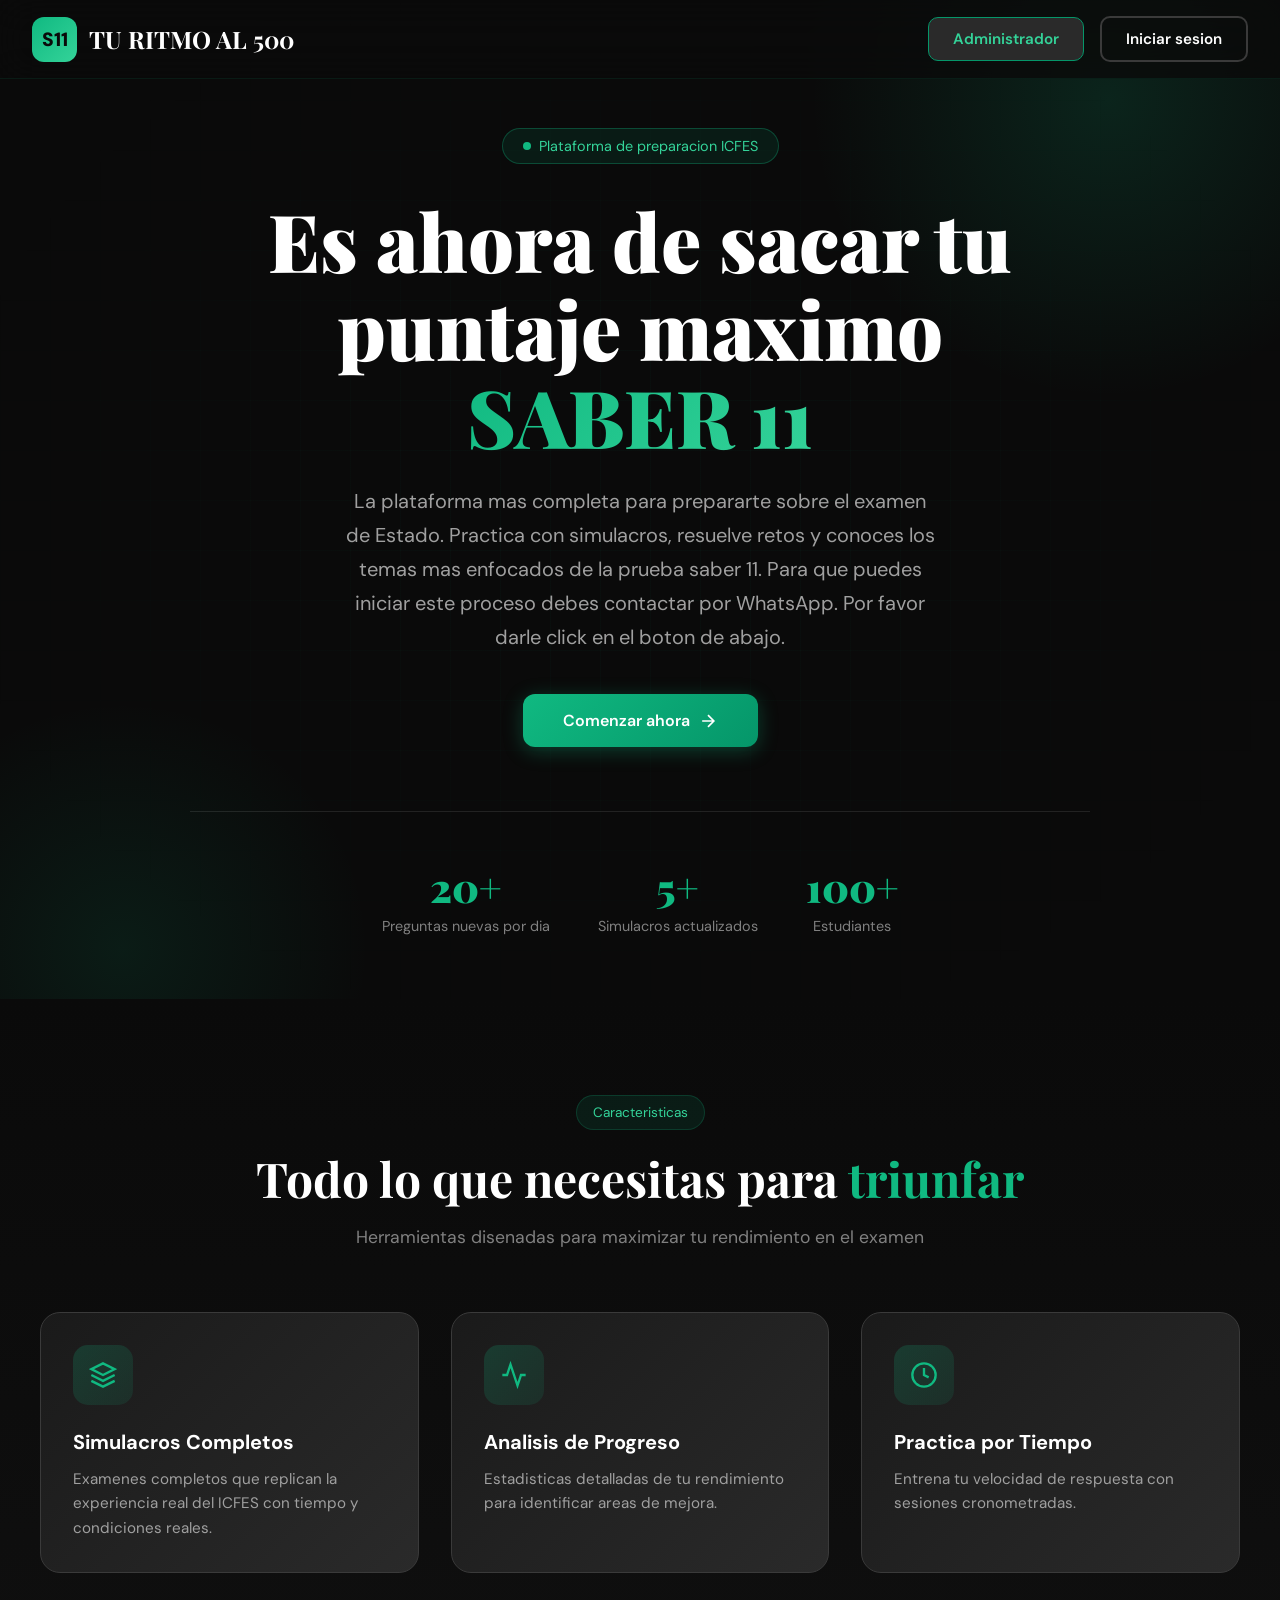
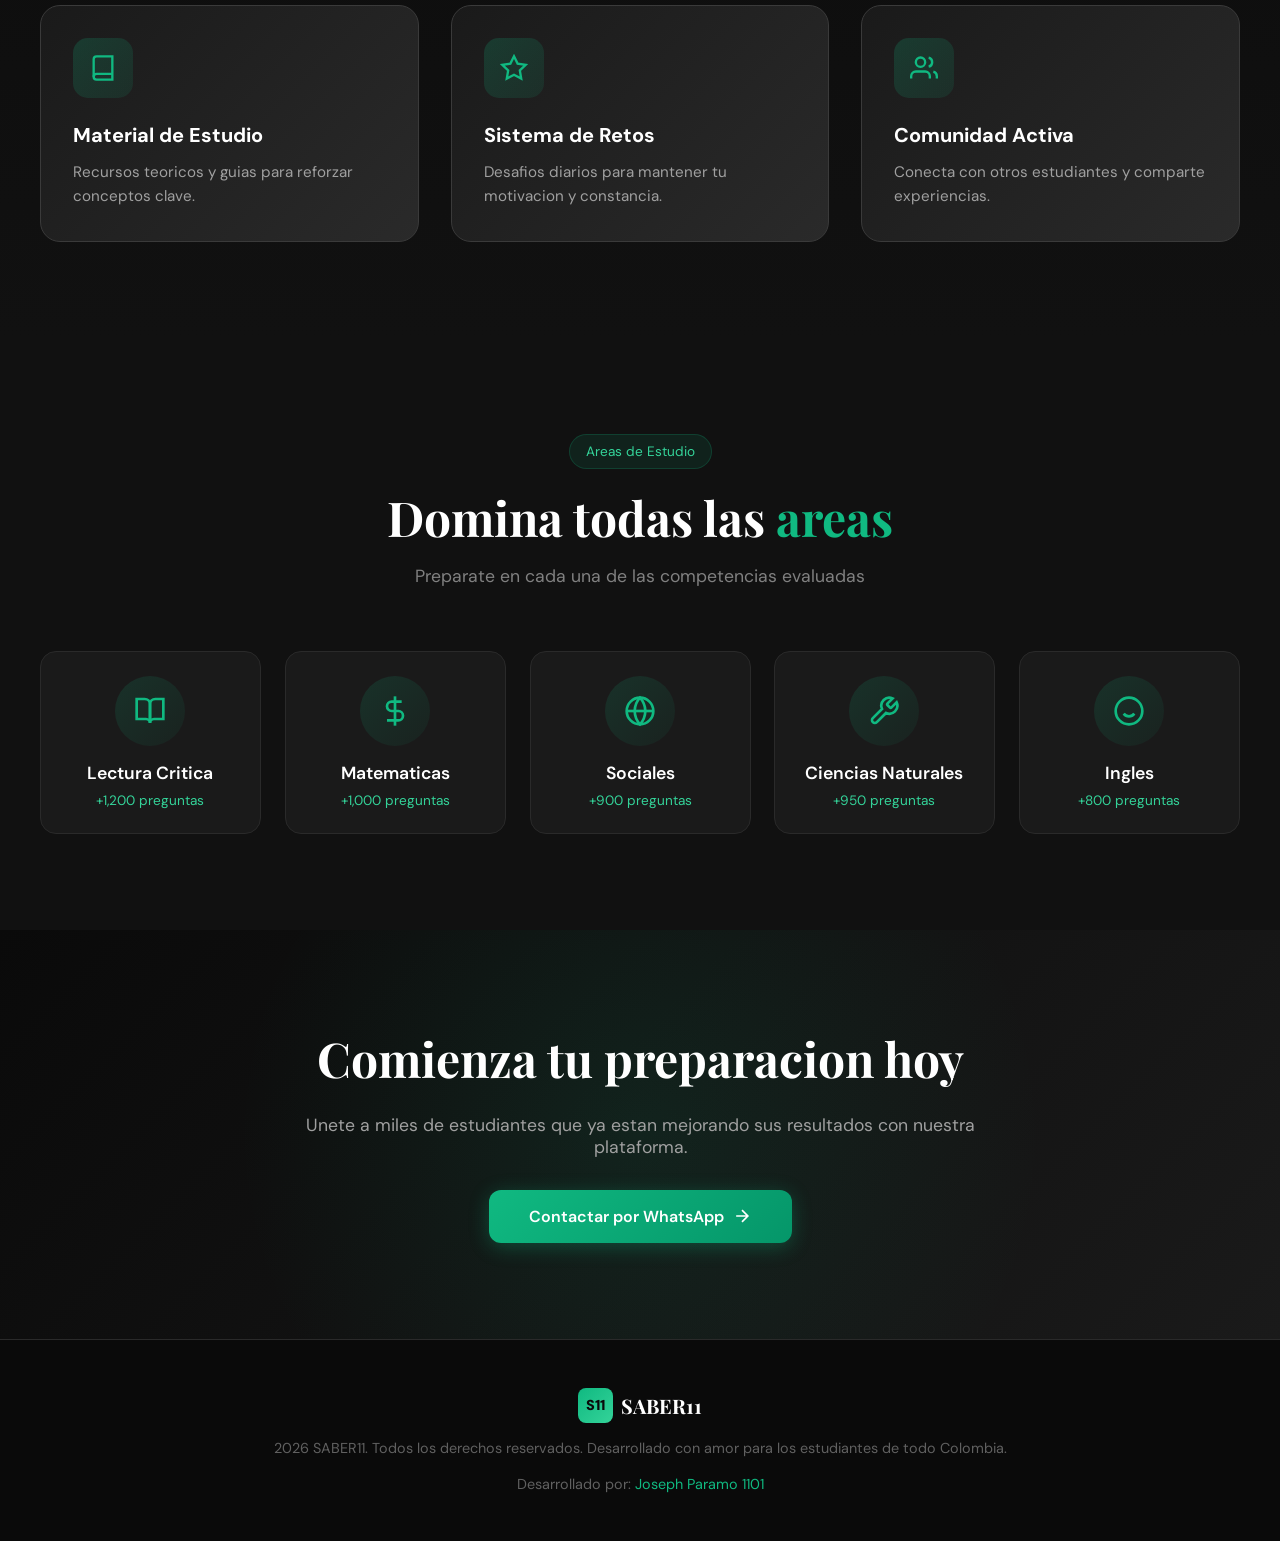
==== commit 341b06e1: "guardar local" ====
--- a/index.html
+++ b/index.html
@@ -919,7 +919,7 @@
                 <span class="hero-title-line"><span class="highlight">SABER 11</span></span>
             </h1>
             <p class="hero-subtitle">
-                La plataforma mas completa para prepararte para el examen de Estado. 
+                La plataforma mas completa para prepararte sobre el examen de Estado. 
                 Practica con simulacros, resuelve retos y conoces los temas mas enfocados de la prueba saber 11. Para que puedes
                 iniciar este proceso debes contactar por WhatsApp. Por favor darle click en el boton de abajo.
             </p>
@@ -1110,7 +1110,7 @@
             </div>
             <p class="footer-text">
                 2026 SABER11. Todos los derechos reservados. 
-                Desarrollado con amor para estudiantes Institución Educativa Tecnico Superior Neiva. <br>
+                Desarrollado con amor para los estudiantes de todo Colombia. <br>
                 <br>
                 Desarrollado por: <a href="https://wa.me/573102916140" target="_blank">Joseph Paramo 1101</a>
             </p>
